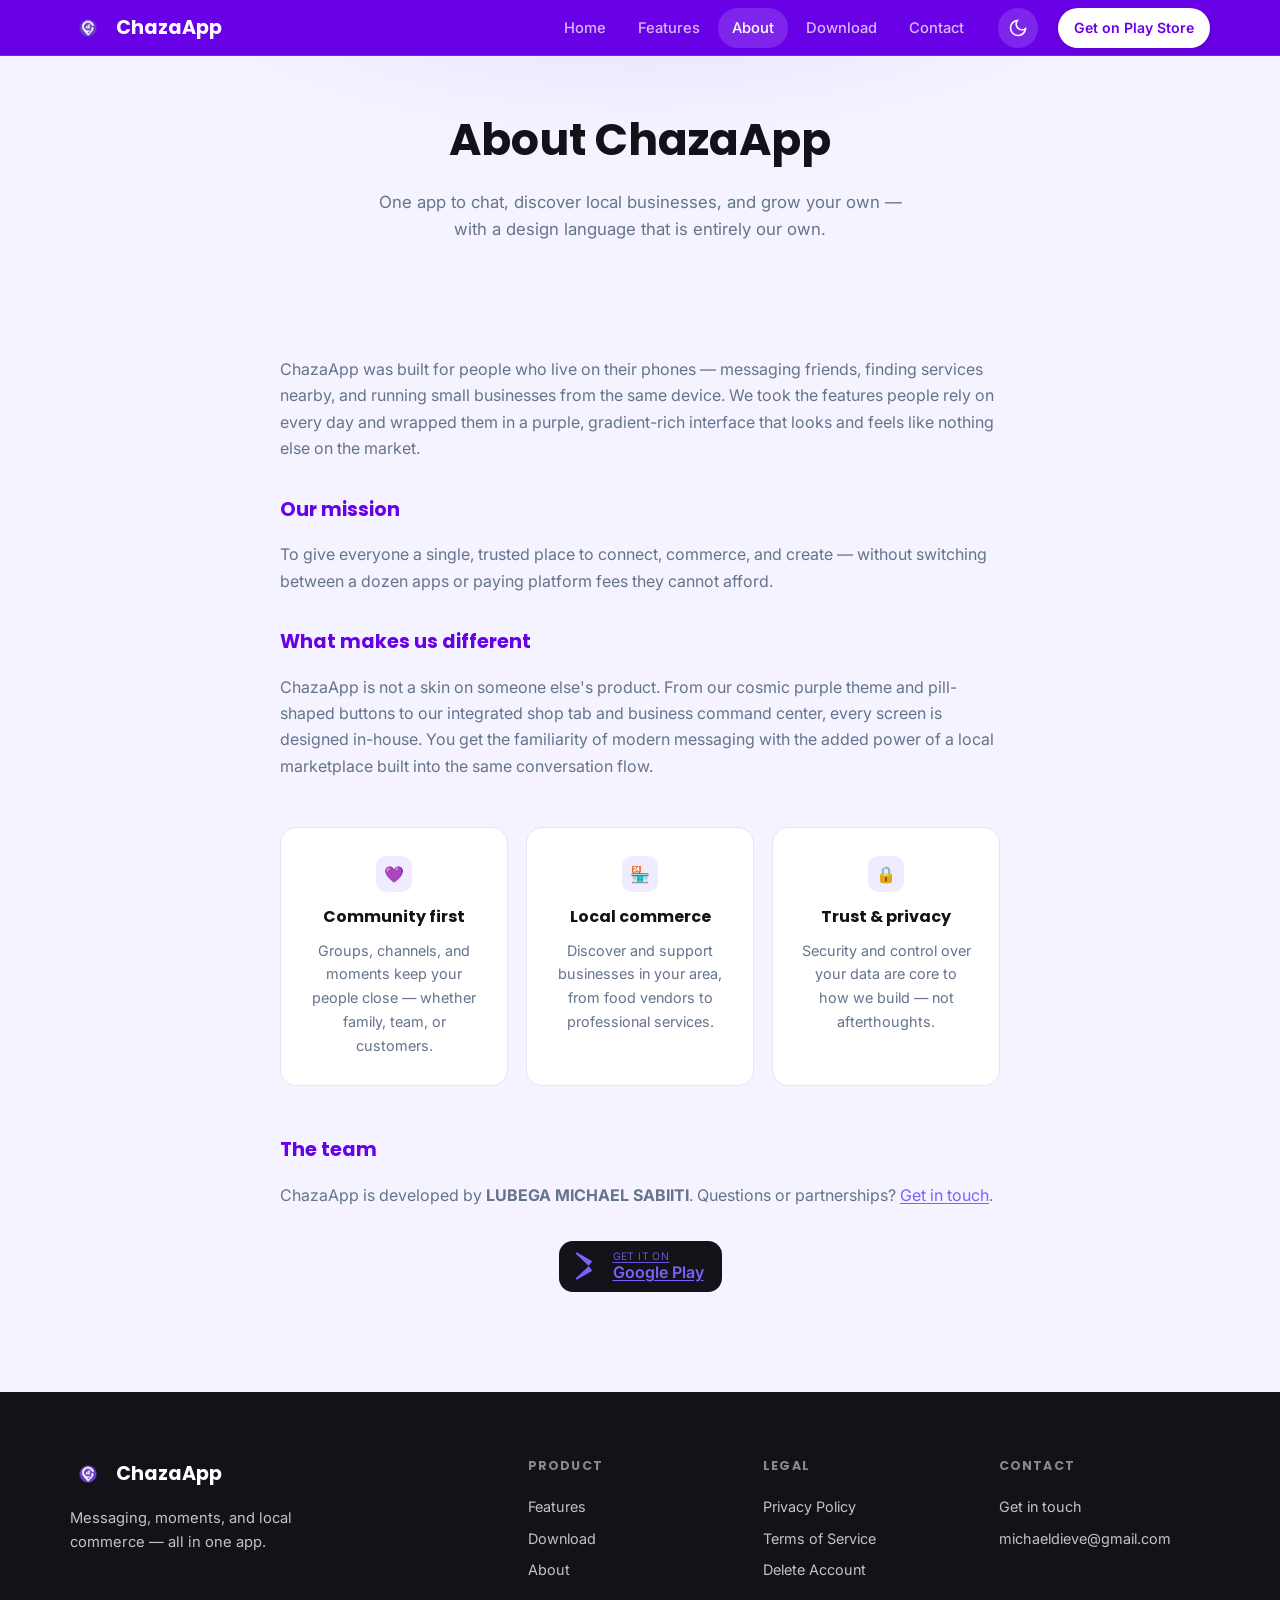
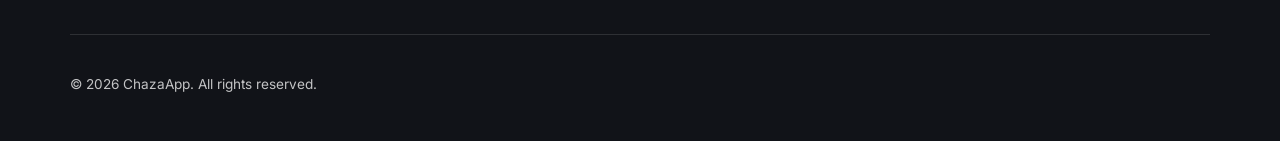
==== about.html @ 4ad7aea6 "Redesign marketing site to match app theme with Play Store links and dark mode." ====
<!DOCTYPE html>
<html lang="en">
<head>
  <meta charset="UTF-8">
  <meta name="viewport" content="width=device-width, initial-scale=1.0">
  <title>About ChazaApp</title>
  <meta name="description" content="Learn about ChazaApp — messaging and local commerce super-app built for connection and entrepreneurship.">
  <link rel="canonical" href="https://www.chazaapp.com/about.html">
  <link rel="preconnect" href="https://fonts.googleapis.com">
  <link rel="preconnect" href="https://fonts.gstatic.com" crossorigin>
  <link href="https://fonts.googleapis.com/css2?family=Inter:wght@400;500;600;700&family=Poppins:wght@600;700;800&display=swap" rel="stylesheet">
  <script src="theme-init.js"></script>
  <link rel="stylesheet" href="style.css">
</head>
<body>
  <a href="#main" class="skip-link">Skip to main content</a>

  <header class="site-header" id="site-header">
    <div class="container header-inner">
      <a href="index.html" class="logo-link">
        <img src="images/chaza_logo_foreground.png" alt="" class="logo-img" width="36" height="36">
        <span class="logo-text">ChazaApp</span>
      </a>
      <nav class="nav-desktop" aria-label="Main">
        <a href="index.html" class="nav-link">Home</a>
        <a href="index.html#features" class="nav-link">Features</a>
        <a href="about.html" class="nav-link active">About</a>
        <a href="download.html" class="nav-link">Download</a>
        <a href="contact.html" class="nav-link">Contact</a>
      </nav>
      <button type="button" class="theme-toggle" id="theme-toggle" aria-label="Toggle dark mode">
        <svg class="icon-moon" viewBox="0 0 24 24" fill="none" stroke="currentColor" stroke-width="2" aria-hidden="true"><path d="M21 12.79A9 9 0 1111.21 3 7 7 0 0021 12.79z"/></svg>
        <svg class="icon-sun" viewBox="0 0 24 24" fill="none" stroke="currentColor" stroke-width="2" aria-hidden="true"><circle cx="12" cy="12" r="5"/><path d="M12 1v2M12 21v2M4.22 4.22l1.42 1.42M18.36 18.36l1.42 1.42M1 12h2M21 12h2M4.22 19.78l1.42-1.42M18.36 5.64l1.42-1.42"/></svg>
      </button>
      <a href="https://play.google.com/store/apps/details?id=com.chazaapp" class="btn-nav" target="_blank" rel="noopener noreferrer">Get on Play Store</a>
      <button class="nav-toggle" id="nav-toggle" aria-label="Toggle navigation" aria-expanded="false"><span></span><span></span><span></span></button>
    </div>
    <div class="mobile-nav" id="mobile-nav">
      <a href="index.html" class="nav-link">Home</a>
      <a href="index.html#features" class="nav-link">Features</a>
      <a href="about.html" class="nav-link">About</a>
      <a href="download.html" class="nav-link">Download</a>
      <a href="contact.html" class="nav-link">Contact</a>
      <a href="https://play.google.com/store/apps/details?id=com.chazaapp" class="btn-primary" target="_blank" rel="noopener noreferrer">Get on Play Store</a>
    </div>
  </header>

  <main id="main">
    <section class="page-hero">
      <div class="container">
        <h1 class="reveal">About ChazaApp</h1>
        <p class="lead reveal">One app to chat, discover local businesses, and grow your own — with a design language that is entirely our own.</p>
      </div>
    </section>

    <section class="page-content">
      <div class="container content-narrow legal-content">
        <p class="reveal">ChazaApp was built for people who live on their phones — messaging friends, finding services nearby, and running small businesses from the same device. We took the features people rely on every day and wrapped them in a purple, gradient-rich interface that looks and feels like nothing else on the market.</p>

        <h2 class="reveal">Our mission</h2>
        <p class="reveal">To give everyone a single, trusted place to connect, commerce, and create — without switching between a dozen apps or paying platform fees they cannot afford.</p>

        <h2 class="reveal">What makes us different</h2>
        <p class="reveal">ChazaApp is not a skin on someone else's product. From our cosmic purple theme and pill-shaped buttons to our integrated shop tab and business command center, every screen is designed in-house. You get the familiarity of modern messaging with the added power of a local marketplace built into the same conversation flow.</p>

        <div class="values-grid">
          <div class="value-card reveal">
            <span class="chip-icon" style="margin: 0 auto;" aria-hidden="true">💜</span>
            <h3>Community first</h3>
            <p>Groups, channels, and moments keep your people close — whether family, team, or customers.</p>
          </div>
          <div class="value-card reveal">
            <span class="chip-icon" style="margin: 0 auto;" aria-hidden="true">🏪</span>
            <h3>Local commerce</h3>
            <p>Discover and support businesses in your area, from food vendors to professional services.</p>
          </div>
          <div class="value-card reveal">
            <span class="chip-icon" style="margin: 0 auto;" aria-hidden="true">🔒</span>
            <h3>Trust &amp; privacy</h3>
            <p>Security and control over your data are core to how we build — not afterthoughts.</p>
          </div>
        </div>

        <h2 class="reveal" style="margin-top: 48px;">The team</h2>
        <p class="reveal">ChazaApp is developed by <strong>LUBEGA MICHAEL SABIITI</strong>. Questions or partnerships? <a href="contact.html">Get in touch</a>.</p>

        <p class="reveal" style="margin-top: 32px; text-align: center;">
          <a href="https://play.google.com/store/apps/details?id=com.chazaapp" class="play-badge" target="_blank" rel="noopener noreferrer">
            <svg width="28" height="28" viewBox="0 0 24 24" fill="currentColor" aria-hidden="true"><path d="M3.18 23.76a2.5 2.5 0 01-.98-.95L13.5 12 2.2 1.19A2.5 2.5 0 013.18.24l13.4 7.73-3.35 4.03 3.35 4.03-13.4 7.73z"/></svg>
            <span class="play-badge-text"><small>Get it on</small><strong>Google Play</strong></span>
          </a>
        </p>
      </div>
    </section>
  </main>

  <footer class="site-footer">
    <div class="container">
      <div class="footer-top">
        <div class="footer-brand">
          <a href="index.html" class="logo-link">
            <img src="images/chaza_logo_foreground.png" alt="" class="logo-img" width="36" height="36">
            <span class="logo-text">ChazaApp</span>
          </a>
          <p>Messaging, moments, and local commerce — all in one app.</p>
        </div>
        <div class="footer-links">
          <div class="footer-col"><h4>Product</h4><a href="index.html#features">Features</a><a href="download.html">Download</a><a href="about.html">About</a></div>
          <div class="footer-col"><h4>Legal</h4><a href="privacy.html">Privacy Policy</a><a href="terms.html">Terms of Service</a><a href="delete-account.html">Delete Account</a></div>
          <div class="footer-col"><h4>Contact</h4><a href="contact.html">Get in touch</a><a href="mailto:michaeldieve@gmail.com">michaeldieve@gmail.com</a></div>
        </div>
      </div>
      <div class="footer-bottom"><p>&copy; 2026 ChazaApp. All rights reserved.</p></div>
    </div>
  </footer>

  <script src="main.js"></script>
</body>
</html>
---- style.css ----
/* ChazaApp — Marketing site (matches app PWA theme) */

:root {
  --purple-deep: #6901E7;
  --purple: #7B61FF;
  --purple-dark: #6129FF;
  --violet: #9333EA;
  --violet-deep: #5B21B6;
  --canvas: #F5F3FF;
  --surface: #FFFFFF;
  --text: #111318;
  --text-muted: #64748B;
  --divider: #E2E8F0;
  --success: #25D366;
  --seen: #4FC3F7;
  --error: #FF5370;
  --header-grad: linear-gradient(135deg, #6901E7 0%, #6129FF 45%, #5B21B6 100%);
  --bubble-grad: linear-gradient(135deg, #7B61FF 0%, #9333EA 100%);
  --shadow-sm: 0 4px 20px rgba(105, 1, 231, 0.08);
  --shadow-md: 0 12px 40px rgba(105, 1, 231, 0.14);
  --shadow-lg: 0 24px 60px rgba(105, 1, 231, 0.18);
  --radius-card: 16px;
  --radius-pill: 28px;
  --radius-input: 24px;
  --font-ui: 'Inter', system-ui, sans-serif;
  --font-head: 'Poppins', system-ui, sans-serif;
  --max: 1140px;
  --header-h: 56px;
  --header-bg: #6901E7;
  --header-fg: #FFFFFF;
  --header-fg-muted: rgba(255, 255, 255, 0.72);
  --header-fg-hover-bg: rgba(255, 255, 255, 0.14);
  --header-border: rgba(255, 255, 255, 0.12);
}

[data-theme="dark"] {
  --canvas: #000000;
  --surface: #1A1A1A;
  --surface-elevated: #242424;
  --text: #FFFFFF;
  --text-muted: #9E9E9E;
  --divider: #2A2A2A;
  --header-bg: #000000;
  --header-fg: #FFFFFF;
  --header-fg-muted: rgba(255, 255, 255, 0.65);
  --header-fg-hover-bg: rgba(255, 255, 255, 0.1);
  --header-border: #2A2A2A;
  --shadow-sm: 0 4px 20px rgba(0, 0, 0, 0.35);
  --shadow-md: 0 12px 40px rgba(0, 0, 0, 0.45);
  --shadow-lg: 0 24px 60px rgba(0, 0, 0, 0.55);
}

*, *::before, *::after { box-sizing: border-box; }

html { scroll-behavior: smooth; }

body {
  margin: 0;
  font-family: var(--font-ui);
  color: var(--text);
  line-height: 1.65;
  background: var(--canvas);
  -webkit-font-smoothing: antialiased;
}

img { display: block; max-width: 100%; height: auto; }
a { color: inherit; text-decoration: none; }

.container {
  width: min(var(--max), calc(100% - 40px));
  margin-inline: auto;
}

.skip-link {
  position: absolute;
  left: -9999px;
  top: 0;
  z-index: 999;
  padding: 12px 20px;
  background: var(--purple-deep);
  color: #fff;
  border-radius: 0 0 8px 8px;
}

.skip-link:focus { left: 16px; }

/* ── Header (app-style purple bar) ── */
.site-header {
  position: fixed;
  inset: 0 0 auto;
  z-index: 100;
  height: var(--header-h);
  background: var(--header-bg);
  border-bottom: 1px solid var(--header-border);
  transition: transform 0.25s ease, box-shadow 0.25s ease;
}

.site-header.scrolled {
  box-shadow: 0 4px 24px rgba(0, 0, 0, 0.18);
}

.site-header.hide { transform: translateY(-100%); }

.header-inner {
  height: var(--header-h);
  display: flex;
  align-items: center;
  gap: 12px;
}

.logo-link {
  display: flex;
  align-items: center;
  gap: 10px;
  flex-shrink: 0;
}

.logo-img {
  width: 36px;
  height: 36px;
  border-radius: 10px;
  object-fit: cover;
}

.logo-text {
  font-family: var(--font-head);
  font-weight: 700;
  font-size: 1.2rem;
  color: var(--purple-deep);
}

.site-header .logo-text { color: var(--header-fg); }

.nav-desktop {
  display: flex;
  align-items: center;
  gap: 4px;
  margin-left: auto;
}

.nav-link {
  padding: 8px 14px;
  border-radius: 999px;
  font-size: 0.92rem;
  font-weight: 500;
  color: var(--text-muted);
  transition: color 0.2s, background 0.2s;
}

.site-header .nav-link {
  color: var(--header-fg-muted);
}

.site-header .nav-link:hover,
.site-header .nav-link.active {
  color: var(--header-fg);
  background: var(--header-fg-hover-bg);
}

.nav-link:hover,
.nav-link.active {
  color: var(--purple-deep);
  background: rgba(105, 1, 231, 0.08);
}

.btn-nav {
  margin-left: 8px;
  padding: 8px 16px;
  border-radius: var(--radius-pill);
  font-size: 0.88rem;
  font-weight: 600;
  color: var(--purple-deep);
  background: #fff;
  box-shadow: 0 2px 8px rgba(0, 0, 0, 0.12);
  transition: transform 0.2s, box-shadow 0.2s;
}

.btn-nav:hover { transform: translateY(-1px); box-shadow: 0 4px 14px rgba(0, 0, 0, 0.18); }

.theme-toggle {
  display: grid;
  place-items: center;
  width: 40px;
  height: 40px;
  margin-left: 8px;
  padding: 0;
  border: 0;
  border-radius: 50%;
  background: var(--header-fg-hover-bg);
  color: var(--header-fg);
  cursor: pointer;
  flex-shrink: 0;
  transition: background 0.2s;
}

.theme-toggle:hover { background: rgba(255, 255, 255, 0.22); }

.theme-toggle svg {
  width: 20px;
  height: 20px;
}

.theme-toggle .icon-sun { display: none; }
.theme-toggle .icon-moon { display: block; }

[data-theme="dark"] .theme-toggle .icon-sun { display: block; }
[data-theme="dark"] .theme-toggle .icon-moon { display: none; }

.nav-toggle {
  display: none;
  border: 0;
  background: transparent;
  padding: 8px;
  cursor: pointer;
  flex-direction: column;
  gap: 5px;
}

.nav-toggle span {
  display: block;
  width: 22px;
  height: 2px;
  background: var(--header-fg);
  border-radius: 2px;
  transition: 0.2s;
}

.mobile-nav {
  display: none;
  flex-direction: column;
  gap: 4px;
  padding: 8px 20px 20px;
  background: var(--surface);
  border-top: 1px solid var(--divider);
  box-shadow: var(--shadow-md);
}

.mobile-nav.is-open { display: flex; }

.mobile-nav .nav-link {
  color: var(--text-muted);
}

.mobile-nav .nav-link:hover,
.mobile-nav .nav-link.active {
  color: var(--purple-deep);
  background: rgba(105, 1, 231, 0.08);
}

[data-theme="dark"] .mobile-nav .nav-link:hover,
[data-theme="dark"] .mobile-nav .nav-link.active {
  color: var(--purple);
  background: rgba(123, 97, 255, 0.15);
}

.mt-2 { margin-top: 12px; }

/* ── Buttons ── */
.btn-primary,
.btn-secondary,
.btn-ghost {
  display: inline-flex;
  align-items: center;
  justify-content: center;
  gap: 10px;
  border-radius: var(--radius-pill);
  font-weight: 600;
  font-size: 0.95rem;
  transition: transform 0.2s, box-shadow 0.2s;
  border: none;
  cursor: pointer;
}

.btn-primary {
  padding: 14px 28px;
  color: #fff;
  background: var(--header-grad);
  box-shadow: var(--shadow-md);
}

.btn-primary:hover { transform: translateY(-2px); box-shadow: var(--shadow-lg); }

.btn-primary.btn-large { padding: 16px 32px; font-size: 1rem; }

.btn-secondary {
  padding: 14px 28px;
  color: var(--purple-deep);
  background: var(--surface);
  border: 2px solid rgba(105, 1, 231, 0.25);
}

.btn-secondary:hover { border-color: var(--purple); background: rgba(123, 97, 255, 0.06); }

.btn-ghost {
  padding: 14px 28px;
  color: var(--text);
  background: transparent;
  border: 1px solid var(--divider);
}

.btn-ghost:hover { background: var(--surface); }

.play-badge {
  display: inline-flex;
  align-items: center;
  gap: 12px;
  padding: 10px 18px 10px 14px;
  border-radius: 14px;
  background: #111318;
  color: #fff;
  transition: transform 0.2s, box-shadow 0.2s;
}

.play-badge:hover {
  transform: translateY(-2px);
  box-shadow: 0 12px 32px rgba(0, 0, 0, 0.25);
}

.play-badge svg { flex-shrink: 0; }

.play-badge-text { text-align: left; line-height: 1.2; }

.play-badge-text small {
  display: block;
  font-size: 0.65rem;
  text-transform: uppercase;
  letter-spacing: 0.04em;
  opacity: 0.85;
}

.play-badge-text strong {
  display: block;
  font-size: 1rem;
  font-weight: 600;
}

/* ── Hero ── */
.hero {
  padding: calc(var(--header-h) + 56px) 0 80px;
  position: relative;
  overflow: hidden;
}

.hero::before {
  content: '';
  position: absolute;
  inset: 0;
  background:
    radial-gradient(ellipse 70% 60% at 10% 0%, rgba(123, 97, 255, 0.22), transparent 55%),
    radial-gradient(ellipse 50% 50% at 95% 20%, rgba(147, 51, 234, 0.14), transparent 50%),
    var(--canvas);
  pointer-events: none;
}

.hero-layout {
  display: grid;
  grid-template-columns: 1.05fr 0.95fr;
  gap: 48px;
  align-items: center;
  position: relative;
}

.badge {
  display: inline-flex;
  align-items: center;
  gap: 8px;
  padding: 6px 14px 6px 8px;
  border-radius: 999px;
  background: rgba(105, 1, 231, 0.1);
  border: 1px solid rgba(105, 1, 231, 0.2);
  color: var(--purple-deep);
  font-size: 0.82rem;
  font-weight: 600;
  margin-bottom: 20px;
}

.badge-dot {
  width: 8px;
  height: 8px;
  border-radius: 50%;
  background: var(--success);
  box-shadow: 0 0 0 3px rgba(37, 211, 102, 0.25);
  animation: pulse-dot 2s ease infinite;
}

.hero-h1 {
  font-family: var(--font-head);
  font-size: clamp(2.4rem, 5.5vw, 3.75rem);
  font-weight: 700;
  line-height: 1.08;
  letter-spacing: -0.03em;
  margin: 0 0 20px;
}

.hero-h1 .line { display: block; }

.gradient-text {
  background: var(--bubble-grad);
  -webkit-background-clip: text;
  -webkit-text-fill-color: transparent;
  background-clip: text;
}

.hero-sub {
  font-size: 1.1rem;
  color: var(--text-muted);
  max-width: 520px;
  margin: 0 0 28px;
}

.hero-ctas {
  display: flex;
  flex-wrap: wrap;
  gap: 12px;
  align-items: center;
  margin-bottom: 36px;
}

.hero-stats {
  display: flex;
  flex-wrap: wrap;
  gap: 24px;
  align-items: center;
}

.stat strong {
  display: block;
  font-family: var(--font-head);
  font-size: 1.4rem;
  color: var(--purple-deep);
}

.stat span {
  font-size: 0.78rem;
  text-transform: uppercase;
  letter-spacing: 0.08em;
  color: var(--text-muted);
}

.stat-divider {
  width: 1px;
  height: 36px;
  background: var(--divider);
}

/* Phone mockup */
.hero-visual { display: flex; justify-content: center; }

.phone-stage {
  position: relative;
  width: min(100%, 300px);
}

.phone-glow {
  position: absolute;
  inset: -40px;
  background: radial-gradient(circle, rgba(123, 97, 255, 0.35), transparent 65%);
  filter: blur(24px);
}

.phone-frame {
  position: relative;
  border-radius: 40px;
  padding: 12px;
  background: var(--header-grad);
  box-shadow: var(--shadow-lg);
  animation: float 5s ease-in-out infinite;
}

.phone-inner {
  border-radius: 32px;
  overflow: hidden;
  background: #000;
  border: 2px solid rgba(255, 255, 255, 0.15);
}

.phone-notch {
  height: 28px;
  background: #000;
  display: flex;
  justify-content: center;
  align-items: flex-end;
  padding-bottom: 4px;
}

.phone-notch span {
  width: 80px;
  height: 6px;
  border-radius: 999px;
  background: #222;
}

.phone-screen img {
  width: 100%;
  aspect-ratio: 9/19;
  object-fit: cover;
}

.float-chip {
  position: absolute;
  display: flex;
  align-items: center;
  gap: 10px;
  padding: 10px 14px;
  background: var(--surface);
  border-radius: var(--radius-card);
  box-shadow: var(--shadow-md);
  font-size: 0.8rem;
  animation: float 6s ease-in-out infinite;
}

.float-chip b { display: block; font-weight: 600; }
.float-chip small { color: var(--text-muted); font-size: 0.72rem; }

.chip-icon {
  width: 36px;
  height: 36px;
  border-radius: 10px;
  display: grid;
  place-items: center;
  background: rgba(123, 97, 255, 0.12);
  color: var(--purple);
}

.fc-1 { top: 12%; right: -24%; animation-delay: 0s; }
.fc-2 { bottom: 38%; left: -22%; animation-delay: -2s; }
.fc-3 { bottom: 8%; right: -18%; animation-delay: -4s; }

/* ── Sections ── */
.section { padding: 88px 0; }

.section-head {
  text-align: center;
  max-width: 640px;
  margin: 0 auto 52px;
}

.eyebrow {
  font-size: 0.76rem;
  font-weight: 700;
  text-transform: uppercase;
  letter-spacing: 0.14em;
  color: var(--purple);
  margin-bottom: 12px;
}

.section-h2 {
  font-family: var(--font-head);
  font-size: clamp(1.85rem, 4vw, 2.75rem);
  line-height: 1.12;
  letter-spacing: -0.02em;
  margin: 0;
}

.body-text { color: var(--text-muted); font-size: 1.05rem; }

/* Feature grid */
.feature-grid {
  display: grid;
  grid-template-columns: repeat(3, 1fr);
  gap: 18px;
}

.feature-card {
  background: var(--surface);
  border: 1px solid var(--divider);
  border-radius: var(--radius-card);
  padding: 28px;
  transition: transform 0.22s, box-shadow 0.22s;
}

.feature-card:hover {
  transform: translateY(-4px);
  box-shadow: var(--shadow-md);
}

.feature-card.span-2 { grid-column: span 2; }

.feature-card.highlight {
  background: var(--header-grad);
  border-color: transparent;
  color: #fff;
}

.feature-card.highlight p { color: rgba(255, 255, 255, 0.88); }

.feature-icon {
  width: 48px;
  height: 48px;
  border-radius: 14px;
  display: grid;
  place-items: center;
  margin-bottom: 16px;
  background: rgba(123, 97, 255, 0.12);
  color: var(--purple-deep);
}

.feature-card.highlight .feature-icon {
  background: rgba(255, 255, 255, 0.18);
  color: #fff;
}

.feature-card h3 {
  font-family: var(--font-head);
  font-size: 1.05rem;
  margin: 0 0 10px;
}

.feature-card p {
  margin: 0;
  font-size: 0.92rem;
  color: var(--text-muted);
  line-height: 1.55;
}

.feature-tag {
  display: inline-block;
  margin-top: 16px;
  padding: 4px 10px;
  border-radius: 999px;
  font-size: 0.7rem;
  font-weight: 600;
  text-transform: uppercase;
  letter-spacing: 0.06em;
  background: rgba(123, 97, 255, 0.12);
  color: var(--purple-deep);
}

.feature-card.highlight .feature-tag {
  background: rgba(255, 255, 255, 0.2);
  color: #fff;
}

/* Steps */
.section-steps { background: var(--surface); }

.steps-row {
  display: grid;
  grid-template-columns: 1fr auto 1fr auto 1fr;
  gap: 12px;
  align-items: center;
}

.step-card {
  text-align: center;
  padding: 32px 24px;
  background: var(--canvas);
  border: 1px solid var(--divider);
  border-radius: var(--radius-card);
}

.step-num {
  display: inline-flex;
  align-items: center;
  justify-content: center;
  width: 48px;
  height: 48px;
  border-radius: 50%;
  background: var(--header-grad);
  color: #fff;
  font-family: var(--font-head);
  font-weight: 700;
  font-size: 1.1rem;
  margin-bottom: 14px;
}

.step-card h3 {
  font-family: var(--font-head);
  font-size: 1rem;
  margin: 0 0 8px;
}

.step-card p {
  margin: 0;
  font-size: 0.9rem;
  color: var(--text-muted);
}

.step-arrow {
  color: var(--purple);
  opacity: 0.5;
}

/* Preview split */
.preview-split {
  display: grid;
  grid-template-columns: 1fr 1fr;
  gap: 64px;
  align-items: center;
}

.check-list {
  list-style: none;
  padding: 0;
  margin: 24px 0 32px;
  display: grid;
  gap: 12px;
}

.check-list li {
  display: flex;
  align-items: center;
  gap: 12px;
  color: var(--text-muted);
}

.check {
  width: 22px;
  height: 22px;
  border-radius: 50%;
  display: grid;
  place-items: center;
  background: rgba(123, 97, 255, 0.15);
  color: var(--purple-deep);
  font-size: 0.75rem;
  font-weight: 700;
  flex-shrink: 0;
}

.preview-visual {
  position: relative;
}

.preview-visual img {
  border-radius: var(--radius-card);
  box-shadow: var(--shadow-lg);
  width: 100%;
}

.preview-logo {
  position: absolute;
  bottom: -20px;
  left: -20px;
  width: 80px;
  height: 80px;
  padding: 12px;
  background: var(--surface);
  border-radius: 20px;
  box-shadow: var(--shadow-md);
}

.preview-logo img { border-radius: 12px; }

/* Business band */
.business-band {
  background: var(--header-grad);
  color: #fff;
  border-radius: 28px;
  padding: 56px 48px;
  display: grid;
  grid-template-columns: 1.2fr 0.8fr;
  gap: 40px;
  align-items: center;
}

.business-band h2 {
  font-family: var(--font-head);
  font-size: clamp(1.6rem, 3vw, 2.2rem);
  margin: 0 0 14px;
}

.business-band p {
  margin: 0 0 24px;
  color: rgba(255, 255, 255, 0.88);
  max-width: 480px;
}

.business-band .btn-secondary {
  background: #fff;
  border-color: #fff;
}

.category-pills {
  display: flex;
  flex-wrap: wrap;
  gap: 8px;
}

.category-pills span {
  padding: 6px 14px;
  border-radius: 999px;
  font-size: 0.78rem;
  font-weight: 500;
  background: rgba(255, 255, 255, 0.15);
  border: 1px solid rgba(255, 255, 255, 0.25);
}

/* CTA */
.section-cta { padding-bottom: 100px; }

.cta-card {
  text-align: center;
  padding: 72px 40px;
  border-radius: 28px;
  background: var(--surface);
  border: 1px solid var(--divider);
  box-shadow: var(--shadow-md);
  position: relative;
  overflow: hidden;
}

.cta-card::before {
  content: '';
  position: absolute;
  inset: 0;
  background: radial-gradient(ellipse 80% 60% at 50% 0%, rgba(123, 97, 255, 0.12), transparent 60%);
  pointer-events: none;
}

.cta-h2 {
  font-family: var(--font-head);
  font-size: clamp(1.85rem, 4vw, 2.6rem);
  margin: 0 0 16px;
  position: relative;
}

.cta-sub {
  color: var(--text-muted);
  max-width: 520px;
  margin: 0 auto 28px;
  position: relative;
}

.cta-actions {
  display: flex;
  justify-content: center;
  flex-wrap: wrap;
  gap: 14px;
  position: relative;
}

/* ── Inner pages ── */
.page-hero {
  padding: calc(var(--header-h) + 48px) 0 48px;
  text-align: center;
  background:
    radial-gradient(ellipse 60% 80% at 50% 0%, rgba(123, 97, 255, 0.12), transparent 60%),
    var(--canvas);
}

.page-hero h1 {
  font-family: var(--font-head);
  font-size: clamp(2rem, 4vw, 2.75rem);
  margin: 0 0 12px;
}

.page-hero .lead {
  color: var(--text-muted);
  font-size: 1.05rem;
  max-width: 560px;
  margin: 0 auto;
}

.page-content {
  padding: 48px 0 88px;
}

.content-narrow { max-width: 720px; margin: 0 auto; }

.legal-content h2 {
  font-family: var(--font-head);
  font-size: 1.2rem;
  margin: 32px 0 12px;
  color: var(--purple-deep);
}

.legal-content p,
.legal-content li {
  color: var(--text-muted);
  margin-bottom: 12px;
}

.legal-content ul {
  padding-left: 1.25rem;
  margin-bottom: 16px;
}

.legal-content a {
  color: var(--purple);
  text-decoration: underline;
  text-underline-offset: 2px;
}

/* Download page */
.download-card {
  max-width: 480px;
  margin: 0 auto;
  text-align: center;
  padding: 48px 36px;
  background: var(--surface);
  border: 1px solid var(--divider);
  border-radius: var(--radius-card);
  box-shadow: var(--shadow-md);
}

.download-card .play-badge {
  margin: 24px auto 0;
}

.download-meta {
  margin-top: 28px;
  padding-top: 24px;
  border-top: 1px solid var(--divider);
  font-size: 0.88rem;
  color: var(--text-muted);
}

.requirements {
  display: grid;
  gap: 12px;
  margin-top: 32px;
  text-align: left;
}

.requirements li {
  display: flex;
  gap: 12px;
  align-items: flex-start;
  color: var(--text-muted);
  font-size: 0.92rem;
}

/* Contact form */
.contact-grid {
  display: grid;
  grid-template-columns: 1fr 1fr;
  gap: 48px;
  align-items: start;
}

.contact-info h3 {
  font-family: var(--font-head);
  margin: 0 0 8px;
}

.contact-info p { color: var(--text-muted); margin: 0 0 24px; }

.contact-link {
  display: flex;
  align-items: center;
  gap: 12px;
  padding: 16px;
  background: var(--surface);
  border: 1px solid var(--divider);
  border-radius: var(--radius-card);
  margin-bottom: 12px;
  transition: box-shadow 0.2s;
}

.contact-link:hover { box-shadow: var(--shadow-sm); }

.contact-link-icon {
  width: 44px;
  height: 44px;
  border-radius: 12px;
  display: grid;
  place-items: center;
  background: rgba(123, 97, 255, 0.12);
  color: var(--purple-deep);
}

.contact-form {
  background: var(--surface);
  border: 1px solid var(--divider);
  border-radius: var(--radius-card);
  padding: 32px;
}

.form-group { margin-bottom: 18px; }

.form-group label {
  display: block;
  font-size: 0.88rem;
  font-weight: 500;
  margin-bottom: 6px;
}

.form-group input,
.form-group textarea,
.form-group select {
  width: 100%;
  padding: 12px 16px;
  border: 1px solid var(--divider);
  border-radius: var(--radius-input);
  font-family: var(--font-ui);
  font-size: 0.95rem;
  background: var(--canvas);
  transition: border-color 0.2s;
}

.form-group input:focus,
.form-group textarea:focus {
  outline: none;
  border-color: var(--purple);
}

.form-group textarea { min-height: 120px; resize: vertical; }

/* About values */
.values-grid {
  display: grid;
  grid-template-columns: repeat(3, 1fr);
  gap: 18px;
  margin-top: 48px;
}

.value-card {
  padding: 28px;
  background: var(--surface);
  border: 1px solid var(--divider);
  border-radius: var(--radius-card);
  text-align: center;
}

.value-card h3 {
  font-family: var(--font-head);
  font-size: 1rem;
  margin: 12px 0 8px;
}

.value-card p {
  margin: 0;
  font-size: 0.9rem;
  color: var(--text-muted);
}

/* ── Footer ── */
.site-footer {
  background: var(--text);
  color: rgba(255, 255, 255, 0.75);
  padding: 64px 0 32px;
}

.footer-top {
  display: grid;
  grid-template-columns: 1.2fr 2fr;
  gap: 48px;
  margin-bottom: 48px;
}

.footer-brand .logo-text { color: #fff; }

.footer-brand p {
  margin: 14px 0 20px;
  max-width: 280px;
  font-size: 0.92rem;
}

.footer-links {
  display: grid;
  grid-template-columns: repeat(3, 1fr);
  gap: 24px;
}

.footer-col h4 {
  font-family: var(--font-head);
  font-size: 0.78rem;
  text-transform: uppercase;
  letter-spacing: 0.1em;
  color: rgba(255, 255, 255, 0.5);
  margin: 0 0 14px;
}

.footer-col a {
  display: block;
  padding: 4px 0;
  font-size: 0.9rem;
  transition: color 0.2s;
}

.footer-col a:hover { color: #fff; }

.footer-bottom {
  padding-top: 24px;
  border-top: 1px solid rgba(255, 255, 255, 0.12);
  display: flex;
  justify-content: space-between;
  font-size: 0.85rem;
}

/* ── Animations ── */
.reveal {
  opacity: 0;
  transform: translateY(20px);
  transition: opacity 0.55s ease, transform 0.55s ease;
}

.reveal.visible { opacity: 1; transform: translateY(0); }

@keyframes float {
  0%, 100% { transform: translateY(0); }
  50% { transform: translateY(-10px); }
}

@keyframes pulse-dot {
  0%, 100% { opacity: 1; }
  50% { opacity: 0.5; }
}

@media (prefers-reduced-motion: reduce) {
  *, .reveal { animation: none !important; transition: none !important; }
  .reveal { opacity: 1; transform: none; }
}

/* ── Dark mode component tweaks ── */
[data-theme="dark"] .hero::before {
  background:
    radial-gradient(ellipse 70% 60% at 10% 0%, rgba(123, 97, 255, 0.15), transparent 55%),
    radial-gradient(ellipse 50% 50% at 95% 20%, rgba(147, 51, 234, 0.08), transparent 50%),
    var(--canvas);
}

[data-theme="dark"] .badge {
  background: rgba(123, 97, 255, 0.15);
  border-color: rgba(123, 97, 255, 0.3);
  color: #c4b5fd;
}

[data-theme="dark"] .stat strong { color: var(--purple); }

[data-theme="dark"] .float-chip {
  background: var(--surface-elevated);
  border: 1px solid var(--divider);
}

[data-theme="dark"] .section-steps { background: var(--surface); }

[data-theme="dark"] .step-card { background: var(--canvas); }

[data-theme="dark"] .feature-tag {
  background: rgba(123, 97, 255, 0.2);
  color: #c4b5fd;
}

[data-theme="dark"] .check {
  background: rgba(123, 97, 255, 0.25);
  color: #c4b5fd;
}

[data-theme="dark"] .chip-icon {
  background: rgba(123, 97, 255, 0.2);
  color: var(--purple);
}

[data-theme="dark"] .site-footer {
  background: var(--surface);
  border-top: 1px solid var(--divider);
}

[data-theme="dark"] .form-group input,
[data-theme="dark"] .form-group textarea,
[data-theme="dark"] .form-group select {
  background: var(--canvas);
  color: var(--text);
  border-color: var(--divider);
}

[data-theme="dark"] .btn-ghost {
  color: var(--text);
  border-color: var(--divider);
}

[data-theme="dark"] .btn-ghost:hover { background: var(--surface-elevated); }

[data-theme="dark"] .btn-secondary {
  color: #fff;
  background: var(--surface-elevated);
  border-color: var(--divider);
}

/* ── Responsive ── */
@media (max-width: 960px) {
  .hero-layout,
  .preview-split,
  .business-band,
  .contact-grid { grid-template-columns: 1fr; }

  .feature-grid { grid-template-columns: 1fr 1fr; }
  .feature-card.span-2 { grid-column: span 2; }

  .steps-row { grid-template-columns: 1fr; }
  .step-arrow { display: none; }

  .hero-visual { order: -1; }
  .fc-1, .fc-2, .fc-3 { display: none; }

  .footer-top { grid-template-columns: 1fr; }
  .values-grid { grid-template-columns: 1fr; }
}

@media (max-width: 768px) {
  .nav-desktop,
  .header-inner > .btn-nav { display: none; }

  .theme-toggle { margin-left: auto; }

  .nav-toggle { display: flex; margin-left: 4px; }

  .feature-grid { grid-template-columns: 1fr; }
  .feature-card.span-2 { grid-column: span 1; }

  .footer-links { grid-template-columns: 1fr; }
  .footer-bottom { flex-direction: column; gap: 8px; text-align: center; }

  .business-band { padding: 36px 24px; }
  .cta-card { padding: 48px 24px; }
}
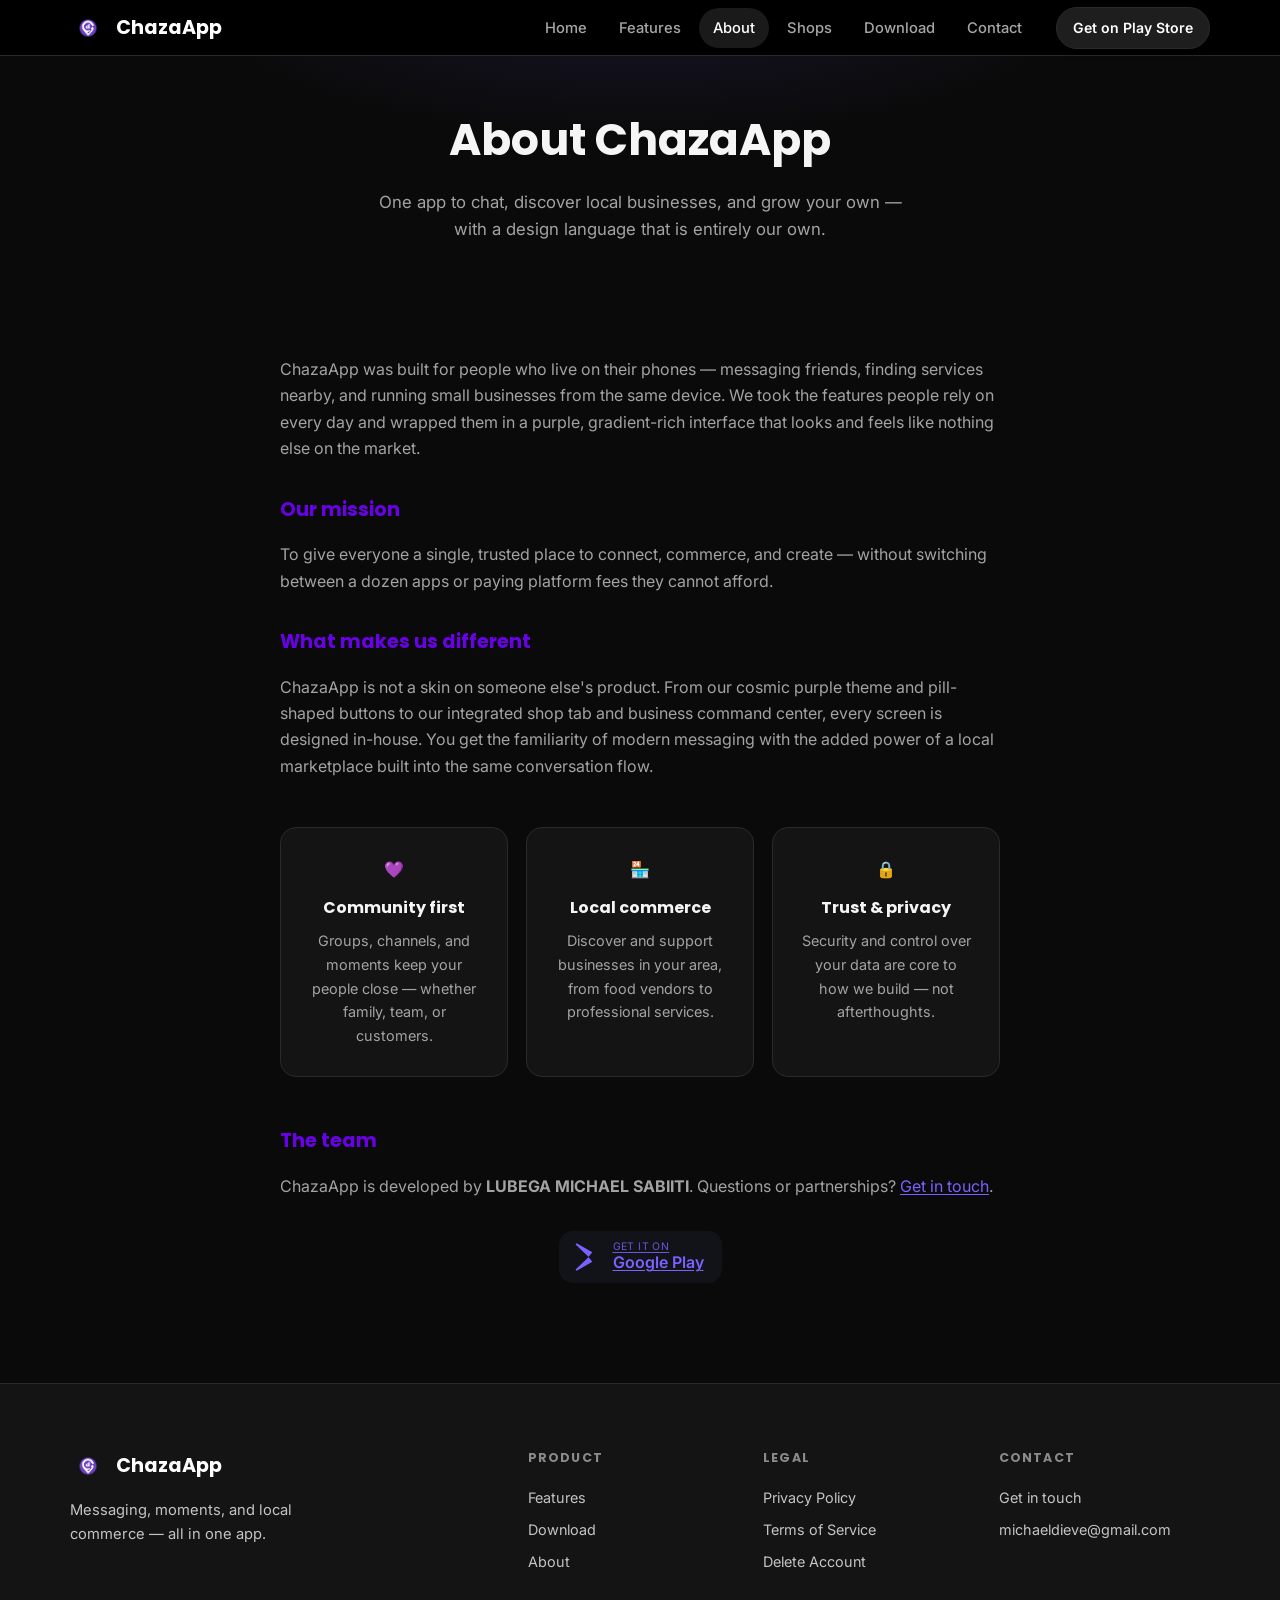
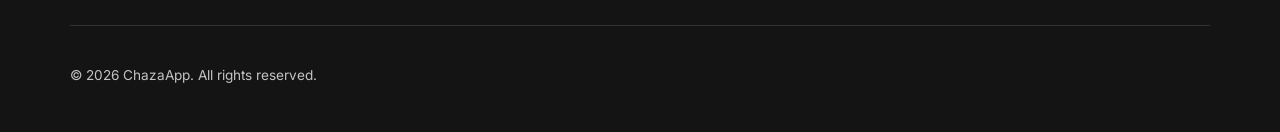
==== commit b02eb8d4: "Snapshot local ChazaApp marketing site on 2026-10-12. Records uncommitted website edits on top of 4a" ====
--- a/about.html
+++ b/about.html
@@ -1,119 +1,118 @@
-<!DOCTYPE html>
-<html lang="en">
-<head>
-  <meta charset="UTF-8">
-  <meta name="viewport" content="width=device-width, initial-scale=1.0">
-  <title>About ChazaApp</title>
-  <meta name="description" content="Learn about ChazaApp — messaging and local commerce super-app built for connection and entrepreneurship.">
-  <link rel="canonical" href="https://www.chazaapp.com/about.html">
-  <link rel="preconnect" href="https://fonts.googleapis.com">
-  <link rel="preconnect" href="https://fonts.gstatic.com" crossorigin>
-  <link href="https://fonts.googleapis.com/css2?family=Inter:wght@400;500;600;700&family=Poppins:wght@600;700;800&display=swap" rel="stylesheet">
-  <script src="theme-init.js"></script>
-  <link rel="stylesheet" href="style.css">
-</head>
-<body>
-  <a href="#main" class="skip-link">Skip to main content</a>
-
-  <header class="site-header" id="site-header">
-    <div class="container header-inner">
-      <a href="index.html" class="logo-link">
-        <img src="images/chaza_logo_foreground.png" alt="" class="logo-img" width="36" height="36">
-        <span class="logo-text">ChazaApp</span>
-      </a>
-      <nav class="nav-desktop" aria-label="Main">
-        <a href="index.html" class="nav-link">Home</a>
-        <a href="index.html#features" class="nav-link">Features</a>
-        <a href="about.html" class="nav-link active">About</a>
-        <a href="download.html" class="nav-link">Download</a>
-        <a href="contact.html" class="nav-link">Contact</a>
-      </nav>
-      <button type="button" class="theme-toggle" id="theme-toggle" aria-label="Toggle dark mode">
-        <svg class="icon-moon" viewBox="0 0 24 24" fill="none" stroke="currentColor" stroke-width="2" aria-hidden="true"><path d="M21 12.79A9 9 0 1111.21 3 7 7 0 0021 12.79z"/></svg>
-        <svg class="icon-sun" viewBox="0 0 24 24" fill="none" stroke="currentColor" stroke-width="2" aria-hidden="true"><circle cx="12" cy="12" r="5"/><path d="M12 1v2M12 21v2M4.22 4.22l1.42 1.42M18.36 18.36l1.42 1.42M1 12h2M21 12h2M4.22 19.78l1.42-1.42M18.36 5.64l1.42-1.42"/></svg>
-      </button>
-      <a href="https://play.google.com/store/apps/details?id=com.chazaapp" class="btn-nav" target="_blank" rel="noopener noreferrer">Get on Play Store</a>
-      <button class="nav-toggle" id="nav-toggle" aria-label="Toggle navigation" aria-expanded="false"><span></span><span></span><span></span></button>
-    </div>
-    <div class="mobile-nav" id="mobile-nav">
-      <a href="index.html" class="nav-link">Home</a>
-      <a href="index.html#features" class="nav-link">Features</a>
-      <a href="about.html" class="nav-link">About</a>
-      <a href="download.html" class="nav-link">Download</a>
-      <a href="contact.html" class="nav-link">Contact</a>
-      <a href="https://play.google.com/store/apps/details?id=com.chazaapp" class="btn-primary" target="_blank" rel="noopener noreferrer">Get on Play Store</a>
-    </div>
-  </header>
-
-  <main id="main">
-    <section class="page-hero">
-      <div class="container">
-        <h1 class="reveal">About ChazaApp</h1>
-        <p class="lead reveal">One app to chat, discover local businesses, and grow your own — with a design language that is entirely our own.</p>
-      </div>
-    </section>
-
-    <section class="page-content">
-      <div class="container content-narrow legal-content">
-        <p class="reveal">ChazaApp was built for people who live on their phones — messaging friends, finding services nearby, and running small businesses from the same device. We took the features people rely on every day and wrapped them in a purple, gradient-rich interface that looks and feels like nothing else on the market.</p>
-
-        <h2 class="reveal">Our mission</h2>
-        <p class="reveal">To give everyone a single, trusted place to connect, commerce, and create — without switching between a dozen apps or paying platform fees they cannot afford.</p>
-
-        <h2 class="reveal">What makes us different</h2>
-        <p class="reveal">ChazaApp is not a skin on someone else's product. From our cosmic purple theme and pill-shaped buttons to our integrated shop tab and business command center, every screen is designed in-house. You get the familiarity of modern messaging with the added power of a local marketplace built into the same conversation flow.</p>
-
-        <div class="values-grid">
-          <div class="value-card reveal">
-            <span class="chip-icon" style="margin: 0 auto;" aria-hidden="true">💜</span>
-            <h3>Community first</h3>
-            <p>Groups, channels, and moments keep your people close — whether family, team, or customers.</p>
-          </div>
-          <div class="value-card reveal">
-            <span class="chip-icon" style="margin: 0 auto;" aria-hidden="true">🏪</span>
-            <h3>Local commerce</h3>
-            <p>Discover and support businesses in your area, from food vendors to professional services.</p>
-          </div>
-          <div class="value-card reveal">
-            <span class="chip-icon" style="margin: 0 auto;" aria-hidden="true">🔒</span>
-            <h3>Trust &amp; privacy</h3>
-            <p>Security and control over your data are core to how we build — not afterthoughts.</p>
-          </div>
-        </div>
-
-        <h2 class="reveal" style="margin-top: 48px;">The team</h2>
-        <p class="reveal">ChazaApp is developed by <strong>LUBEGA MICHAEL SABIITI</strong>. Questions or partnerships? <a href="contact.html">Get in touch</a>.</p>
-
-        <p class="reveal" style="margin-top: 32px; text-align: center;">
-          <a href="https://play.google.com/store/apps/details?id=com.chazaapp" class="play-badge" target="_blank" rel="noopener noreferrer">
-            <svg width="28" height="28" viewBox="0 0 24 24" fill="currentColor" aria-hidden="true"><path d="M3.18 23.76a2.5 2.5 0 01-.98-.95L13.5 12 2.2 1.19A2.5 2.5 0 013.18.24l13.4 7.73-3.35 4.03 3.35 4.03-13.4 7.73z"/></svg>
-            <span class="play-badge-text"><small>Get it on</small><strong>Google Play</strong></span>
-          </a>
-        </p>
-      </div>
-    </section>
-  </main>
-
-  <footer class="site-footer">
-    <div class="container">
-      <div class="footer-top">
-        <div class="footer-brand">
-          <a href="index.html" class="logo-link">
-            <img src="images/chaza_logo_foreground.png" alt="" class="logo-img" width="36" height="36">
-            <span class="logo-text">ChazaApp</span>
-          </a>
-          <p>Messaging, moments, and local commerce — all in one app.</p>
-        </div>
-        <div class="footer-links">
-          <div class="footer-col"><h4>Product</h4><a href="index.html#features">Features</a><a href="download.html">Download</a><a href="about.html">About</a></div>
-          <div class="footer-col"><h4>Legal</h4><a href="privacy.html">Privacy Policy</a><a href="terms.html">Terms of Service</a><a href="delete-account.html">Delete Account</a></div>
-          <div class="footer-col"><h4>Contact</h4><a href="contact.html">Get in touch</a><a href="mailto:michaeldieve@gmail.com">michaeldieve@gmail.com</a></div>
-        </div>
-      </div>
-      <div class="footer-bottom"><p>&copy; 2026 ChazaApp. All rights reserved.</p></div>
-    </div>
-  </footer>
-
-  <script src="main.js"></script>
-</body>
-</html>
+<!DOCTYPE html>
+<html lang="en" style="background:#000;color-scheme:dark">
+<head>
+  <meta charset="UTF-8">
+  <meta name="viewport" content="width=device-width, initial-scale=1.0">
+  <title>About ChazaApp</title>
+  <meta name="description" content="Learn about ChazaApp — messaging and local commerce super-app built for connection and entrepreneurship.">
+  <link rel="canonical" href="https://www.chazaapp.com/about.html">
+  <link rel="preconnect" href="https://fonts.googleapis.com">
+  <link rel="preconnect" href="https://fonts.gstatic.com" crossorigin>
+  <link href="https://fonts.googleapis.com/css2?family=Inter:wght@400;500;600;700&family=Poppins:wght@600;700;800&display=swap" rel="stylesheet">
+  <meta name="color-scheme" content="dark only">
+  <meta name="theme-color" content="#000000">
+  <link rel="stylesheet" href="site-dark.css?v=20260920b">
+</head>
+<body>
+  <a href="#main" class="skip-link">Skip to main content</a>
+
+  <header class="site-header" id="site-header">
+    <div class="container header-inner">
+      <a href="index.html" class="logo-link">
+        <img src="images/chaza_logo_foreground.png" alt="" class="logo-img" width="36" height="36">
+        <span class="logo-text">ChazaApp</span>
+      </a>
+      <nav class="nav-desktop" aria-label="Main">
+        <a href="index.html" class="nav-link">Home</a>
+        <a href="index.html#features" class="nav-link">Features</a>
+        <a href="about.html" class="nav-link active">About</a>
+        <a href="/shop/" class="nav-link">Shops</a>
+        <a href="download.html" class="nav-link">Download</a>
+        <a href="contact.html" class="nav-link">Contact</a>
+      </nav>
+      <a href="https://play.google.com/store/apps/details?id=com.chazaapp" class="btn-nav" target="_blank" rel="noopener noreferrer">Get on Play Store</a>
+      <button class="nav-toggle" id="nav-toggle" aria-label="Toggle navigation" aria-expanded="false"><span></span><span></span><span></span></button>
+    </div>
+    <div class="mobile-nav" id="mobile-nav">
+      <a href="index.html" class="nav-link">Home</a>
+      <a href="index.html#features" class="nav-link">Features</a>
+      <a href="about.html" class="nav-link">About</a>
+      <a href="/shop/" class="nav-link">Shops</a>
+      <a href="download.html" class="nav-link">Download</a>
+      <a href="contact.html" class="nav-link">Contact</a>
+      <a href="https://play.google.com/store/apps/details?id=com.chazaapp" class="btn-primary" target="_blank" rel="noopener noreferrer">Get on Play Store</a>
+    </div>
+  </header>
+
+  <main id="main">
+    <section class="page-hero">
+      <div class="container">
+        <h1 class="reveal">About ChazaApp</h1>
+        <p class="lead reveal">One app to chat, discover local businesses, and grow your own — with a design language that is entirely our own.</p>
+      </div>
+    </section>
+
+    <section class="page-content">
+      <div class="container content-narrow legal-content">
+        <p class="reveal">ChazaApp was built for people who live on their phones — messaging friends, finding services nearby, and running small businesses from the same device. We took the features people rely on every day and wrapped them in a purple, gradient-rich interface that looks and feels like nothing else on the market.</p>
+
+        <h2 class="reveal">Our mission</h2>
+        <p class="reveal">To give everyone a single, trusted place to connect, commerce, and create — without switching between a dozen apps or paying platform fees they cannot afford.</p>
+
+        <h2 class="reveal">What makes us different</h2>
+        <p class="reveal">ChazaApp is not a skin on someone else's product. From our cosmic purple theme and pill-shaped buttons to our integrated shop tab and business command center, every screen is designed in-house. You get the familiarity of modern messaging with the added power of a local marketplace built into the same conversation flow.</p>
+
+        <div class="values-grid">
+          <div class="value-card reveal">
+            <span class="chip-icon" style="margin: 0 auto;" aria-hidden="true">💜</span>
+            <h3>Community first</h3>
+            <p>Groups, channels, and moments keep your people close — whether family, team, or customers.</p>
+          </div>
+          <div class="value-card reveal">
+            <span class="chip-icon" style="margin: 0 auto;" aria-hidden="true">🏪</span>
+            <h3>Local commerce</h3>
+            <p>Discover and support businesses in your area, from food vendors to professional services.</p>
+          </div>
+          <div class="value-card reveal">
+            <span class="chip-icon" style="margin: 0 auto;" aria-hidden="true">🔒</span>
+            <h3>Trust &amp; privacy</h3>
+            <p>Security and control over your data are core to how we build — not afterthoughts.</p>
+          </div>
+        </div>
+
+        <h2 class="reveal" style="margin-top: 48px;">The team</h2>
+        <p class="reveal">ChazaApp is developed by <strong>LUBEGA MICHAEL SABIITI</strong>. Questions or partnerships? <a href="contact.html">Get in touch</a>.</p>
+
+        <p class="reveal" style="margin-top: 32px; text-align: center;">
+          <a href="https://play.google.com/store/apps/details?id=com.chazaapp" class="play-badge" target="_blank" rel="noopener noreferrer">
+            <svg width="28" height="28" viewBox="0 0 24 24" fill="currentColor" aria-hidden="true"><path d="M3.18 23.76a2.5 2.5 0 01-.98-.95L13.5 12 2.2 1.19A2.5 2.5 0 013.18.24l13.4 7.73-3.35 4.03 3.35 4.03-13.4 7.73z"/></svg>
+            <span class="play-badge-text"><small>Get it on</small><strong>Google Play</strong></span>
+          </a>
+        </p>
+      </div>
+    </section>
+  </main>
+
+  <footer class="site-footer">
+    <div class="container">
+      <div class="footer-top">
+        <div class="footer-brand">
+          <a href="index.html" class="logo-link">
+            <img src="images/chaza_logo_foreground.png" alt="" class="logo-img" width="36" height="36">
+            <span class="logo-text">ChazaApp</span>
+          </a>
+          <p>Messaging, moments, and local commerce — all in one app.</p>
+        </div>
+        <div class="footer-links">
+          <div class="footer-col"><h4>Product</h4><a href="index.html#features">Features</a><a href="download.html">Download</a><a href="about.html">About</a></div>
+          <div class="footer-col"><h4>Legal</h4><a href="privacy.html">Privacy Policy</a><a href="terms.html">Terms of Service</a><a href="delete-account.html">Delete Account</a></div>
+          <div class="footer-col"><h4>Contact</h4><a href="contact.html">Get in touch</a><a href="mailto:michaeldieve@gmail.com">michaeldieve@gmail.com</a></div>
+        </div>
+      </div>
+      <div class="footer-bottom"><p>&copy; 2026 ChazaApp. All rights reserved.</p></div>
+    </div>
+  </footer>
+
+  <script src="main.js"></script>
+</body>
+</html>
--- a/site-dark.css
+++ b/site-dark.css
@@ -0,0 +1,1419 @@
+/* ChazaApp — Marketing site (dark-only, matches app PWA) */
+
+:root {
+  color-scheme: dark only;
+  --purple-deep: #6901E7;
+  --purple: #7B61FF;
+  --purple-dark: #6129FF;
+  --violet: #9333EA;
+  --violet-deep: #5B21B6;
+  /* Dark-only tokens (no light palette) */
+  --canvas: #0a0a0a;
+  --bg: #0a0a0a;
+  --surface: #141414;
+  --surface-elevated: #1e1e1e;
+  --text: #f5f5f5;
+  --text-muted: #a3a3a3;
+  --divider: #2a2a2a;
+  --success: #25D366;
+  --seen: #4FC3F7;
+  --error: #FF5370;
+  --header-grad: linear-gradient(135deg, #6901E7 0%, #6129FF 45%, #5B21B6 100%);
+  --bubble-grad: linear-gradient(135deg, #7B61FF 0%, #9333EA 100%);
+  --shadow-sm: 0 4px 20px rgba(0, 0, 0, 0.45);
+  --shadow-md: 0 12px 40px rgba(0, 0, 0, 0.55);
+  --shadow-lg: 0 24px 60px rgba(0, 0, 0, 0.65);
+  --radius-card: 16px;
+  --radius-pill: 28px;
+  --radius-input: 24px;
+  --font-ui: 'Inter', system-ui, sans-serif;
+  --font-head: 'Poppins', system-ui, sans-serif;
+  --max: 1140px;
+  --header-h: 56px;
+  --header-bg: #000000;
+  --header-fg: #FFFFFF;
+  --header-fg-muted: rgba(255, 255, 255, 0.65);
+  --header-fg-hover-bg: rgba(255, 255, 255, 0.1);
+  --header-border: #2a2a2a;
+}
+
+*, *::before, *::after { box-sizing: border-box; }
+
+html {
+  scroll-behavior: smooth;
+  background: #000000;
+  color-scheme: dark only;
+}
+
+body {
+  margin: 0;
+  font-family: var(--font-ui);
+  color: var(--text);
+  line-height: 1.65;
+  background: var(--canvas);
+  -webkit-font-smoothing: antialiased;
+}
+
+img { display: block; max-width: 100%; height: auto; }
+a { color: inherit; text-decoration: none; }
+
+.container {
+  width: min(var(--max), calc(100% - 40px));
+  margin-inline: auto;
+}
+
+.skip-link {
+  position: absolute;
+  left: -9999px;
+  top: 0;
+  z-index: 999;
+  padding: 12px 20px;
+  background: var(--purple-deep);
+  color: #fff;
+  border-radius: 0 0 8px 8px;
+}
+
+.skip-link:focus { left: 16px; }
+
+.catalog-grid {
+  display: grid;
+  grid-template-columns: repeat(auto-fill, minmax(160px, 1fr));
+  gap: 1rem;
+}
+.catalog-card {
+  background: var(--surface);
+  border: 1px solid var(--divider);
+  border-radius: var(--radius-card);
+  overflow: hidden;
+  color: inherit;
+}
+.catalog-card:hover { border-color: rgba(123,97,255,.55); color: inherit; }
+.catalog-card img, .catalog-ph {
+  width: 100%; aspect-ratio: 1; object-fit: cover; background: #1a1a1a; display: block;
+}
+.catalog-card h3 { margin: 0; font-size: 0.95rem; }
+.catalog-card .price { color: var(--purple); font-weight: 700; margin: 0.25rem 0 0; }
+.catalog-card .shop { color: var(--text-muted); font-size: 0.8rem; margin: 0.2rem 0 0; }
+.catalog-card .body { padding: 0.75rem 0.85rem 1rem; }
+
+/* ── Header (app-style purple bar) ── */
+.site-header {
+  position: fixed;
+  inset: 0 0 auto;
+  z-index: 100;
+  height: var(--header-h);
+  background: var(--header-bg);
+  border-bottom: 1px solid var(--header-border);
+  transition: transform 0.25s ease, box-shadow 0.25s ease;
+}
+
+.site-header.scrolled {
+  box-shadow: 0 4px 24px rgba(0, 0, 0, 0.18);
+}
+
+.site-header.hide { transform: translateY(-100%); }
+
+.header-inner {
+  height: var(--header-h);
+  display: flex;
+  align-items: center;
+  gap: 12px;
+}
+
+.logo-link {
+  display: flex;
+  align-items: center;
+  gap: 10px;
+  flex-shrink: 0;
+}
+
+.logo-img {
+  width: 36px;
+  height: 36px;
+  border-radius: 10px;
+  object-fit: cover;
+}
+
+.logo-text {
+  font-family: var(--font-head);
+  font-weight: 700;
+  font-size: 1.2rem;
+  color: var(--purple-deep);
+}
+
+.site-header .logo-text { color: var(--header-fg); }
+
+.nav-desktop {
+  display: flex;
+  align-items: center;
+  gap: 4px;
+  margin-left: auto;
+}
+
+.nav-link {
+  padding: 8px 14px;
+  border-radius: 999px;
+  font-size: 0.92rem;
+  font-weight: 500;
+  color: var(--text-muted);
+  transition: color 0.2s, background 0.2s;
+}
+
+.site-header .nav-link {
+  color: var(--header-fg-muted);
+}
+
+.site-header .nav-link:hover,
+.site-header .nav-link.active {
+  color: var(--header-fg);
+  background: var(--header-fg-hover-bg);
+}
+
+.nav-link:hover,
+.nav-link.active {
+  color: var(--purple-deep);
+  background: rgba(105, 1, 231, 0.08);
+}
+
+.btn-nav {
+  margin-left: 8px;
+  padding: 8px 16px;
+  border-radius: var(--radius-pill);
+  font-size: 0.88rem;
+  font-weight: 600;
+  color: #fff;
+  background: var(--surface-elevated);
+  border: 1px solid var(--divider);
+  box-shadow: 0 2px 8px rgba(0, 0, 0, 0.35);
+  transition: transform 0.2s, box-shadow 0.2s, border-color 0.2s;
+}
+
+.btn-nav:hover {
+  transform: translateY(-1px);
+  border-color: var(--purple);
+  box-shadow: 0 4px 14px rgba(0, 0, 0, 0.45);
+}
+
+.nav-toggle {
+  display: none;
+  border: 0;
+  background: transparent;
+  padding: 8px;
+  cursor: pointer;
+  flex-direction: column;
+  gap: 5px;
+}
+
+.nav-toggle span {
+  display: block;
+  width: 22px;
+  height: 2px;
+  background: var(--header-fg);
+  border-radius: 2px;
+  transition: 0.2s;
+}
+
+.mobile-nav {
+  display: none;
+  flex-direction: column;
+  gap: 4px;
+  padding: 8px 20px 20px;
+  background: var(--surface);
+  border-top: 1px solid var(--divider);
+  box-shadow: var(--shadow-md);
+}
+
+.mobile-nav.is-open { display: flex; }
+
+.mobile-nav .nav-link {
+  color: var(--text-muted);
+}
+
+.mobile-nav .nav-link:hover,
+.mobile-nav .nav-link.active {
+  color: var(--purple);
+  background: rgba(123, 97, 255, 0.15);
+}
+
+.mt-2 { margin-top: 12px; }
+
+/* ── Buttons ── */
+.btn-primary,
+.btn-secondary,
+.btn-ghost {
+  display: inline-flex;
+  align-items: center;
+  justify-content: center;
+  gap: 10px;
+  border-radius: var(--radius-pill);
+  font-weight: 600;
+  font-size: 0.95rem;
+  transition: transform 0.2s, box-shadow 0.2s;
+  border: none;
+  cursor: pointer;
+}
+
+.btn-primary {
+  padding: 14px 28px;
+  color: #fff;
+  background: var(--header-grad);
+  box-shadow: var(--shadow-md);
+}
+
+.btn-primary:hover { transform: translateY(-2px); box-shadow: var(--shadow-lg); }
+
+.btn-primary.btn-large { padding: 16px 32px; font-size: 1rem; }
+
+.btn-secondary {
+  padding: 14px 28px;
+  color: #fff;
+  background: var(--surface-elevated);
+  border: 2px solid var(--divider);
+}
+
+.btn-secondary:hover { border-color: var(--purple); background: rgba(123, 97, 255, 0.06); }
+
+.btn-ghost {
+  padding: 14px 28px;
+  color: var(--text);
+  background: transparent;
+  border: 1px solid var(--divider);
+}
+
+.btn-ghost:hover { background: var(--surface-elevated); }
+
+.play-badge {
+  display: inline-flex;
+  align-items: center;
+  gap: 12px;
+  padding: 10px 18px 10px 14px;
+  border-radius: 14px;
+  background: #111318;
+  color: #fff;
+  transition: transform 0.2s, box-shadow 0.2s;
+}
+
+.play-badge:hover {
+  transform: translateY(-2px);
+  box-shadow: 0 12px 32px rgba(0, 0, 0, 0.25);
+}
+
+.play-badge svg { flex-shrink: 0; }
+
+.play-badge-text { text-align: left; line-height: 1.2; }
+
+.play-badge-text small {
+  display: block;
+  font-size: 0.65rem;
+  text-transform: uppercase;
+  letter-spacing: 0.04em;
+  opacity: 0.85;
+}
+
+.play-badge-text strong {
+  display: block;
+  font-size: 1rem;
+  font-weight: 600;
+}
+
+/* ── Hero ── */
+.hero {
+  padding: calc(var(--header-h) + 56px) 0 80px;
+  position: relative;
+  overflow: hidden;
+}
+
+.hero::before {
+  content: '';
+  position: absolute;
+  inset: 0;
+  background:
+    radial-gradient(ellipse 70% 60% at 10% 0%, rgba(123, 97, 255, 0.15), transparent 55%),
+    radial-gradient(ellipse 50% 50% at 95% 20%, rgba(147, 51, 234, 0.08), transparent 50%),
+    var(--canvas);
+  pointer-events: none;
+}
+
+.hero-layout {
+  display: flex;
+  justify-content: center;
+  position: relative;
+  max-width: 720px;
+  margin-inline: auto;
+  text-align: center;
+}
+
+.hero-text {
+  width: 100%;
+}
+
+.hero-h1 {
+  font-family: var(--font-head);
+  font-size: clamp(2.4rem, 5.5vw, 3.75rem);
+  font-weight: 700;
+  line-height: 1.08;
+  letter-spacing: -0.03em;
+  margin: 0 0 20px;
+}
+
+.hero-h1 .line { display: block; }
+
+.gradient-text {
+  background: var(--bubble-grad);
+  -webkit-background-clip: text;
+  -webkit-text-fill-color: transparent;
+  background-clip: text;
+}
+
+.hero-sub {
+  font-size: 1.1rem;
+  color: var(--text-muted);
+  max-width: 520px;
+  margin: 0 auto 28px;
+}
+
+.hero-ctas {
+  display: flex;
+  flex-wrap: wrap;
+  gap: 12px;
+  align-items: center;
+  justify-content: center;
+  margin-bottom: 36px;
+}
+
+.hero-stats {
+  display: flex;
+  flex-wrap: wrap;
+  gap: 24px;
+  align-items: center;
+  justify-content: center;
+}
+
+.stat strong {
+  display: block;
+  font-family: var(--font-head);
+  font-size: 1.4rem;
+  color: var(--purple);
+}
+
+.stat span {
+  font-size: 0.78rem;
+  text-transform: uppercase;
+  letter-spacing: 0.08em;
+  color: var(--text-muted);
+}
+
+.stat-divider {
+  width: 1px;
+  height: 36px;
+  background: var(--divider);
+}
+
+/* ── Sections ── */
+.section { padding: 88px 0; }
+
+.section-head {
+  text-align: center;
+  max-width: 640px;
+  margin: 0 auto 52px;
+}
+
+.eyebrow {
+  font-size: 0.76rem;
+  font-weight: 700;
+  text-transform: uppercase;
+  letter-spacing: 0.14em;
+  color: var(--purple);
+  margin-bottom: 12px;
+}
+
+.section-h2 {
+  font-family: var(--font-head);
+  font-size: clamp(1.85rem, 4vw, 2.75rem);
+  line-height: 1.12;
+  letter-spacing: -0.02em;
+  margin: 0;
+}
+
+.body-text { color: var(--text-muted); font-size: 1.05rem; }
+
+/* Feature grid */
+.feature-grid {
+  display: grid;
+  grid-template-columns: repeat(3, 1fr);
+  gap: 18px;
+}
+
+.feature-card {
+  background: var(--surface);
+  border: 1px solid var(--divider);
+  border-radius: var(--radius-card);
+  padding: 28px;
+  transition: transform 0.22s, box-shadow 0.22s;
+}
+
+.feature-card:hover {
+  transform: translateY(-4px);
+  box-shadow: var(--shadow-md);
+}
+
+.feature-card.span-2 { grid-column: span 2; }
+
+.feature-card.highlight {
+  background: var(--header-grad);
+  border-color: transparent;
+  color: #fff;
+}
+
+.feature-card.highlight p { color: rgba(255, 255, 255, 0.88); }
+
+.feature-icon {
+  width: 48px;
+  height: 48px;
+  border-radius: 14px;
+  display: grid;
+  place-items: center;
+  margin-bottom: 16px;
+  background: rgba(123, 97, 255, 0.12);
+  color: var(--purple-deep);
+}
+
+.feature-card.highlight .feature-icon {
+  background: rgba(255, 255, 255, 0.18);
+  color: #fff;
+}
+
+.feature-card h3 {
+  font-family: var(--font-head);
+  font-size: 1.05rem;
+  margin: 0 0 10px;
+}
+
+.feature-card p {
+  margin: 0;
+  font-size: 0.92rem;
+  color: var(--text-muted);
+  line-height: 1.55;
+}
+
+.feature-tag {
+  display: inline-block;
+  margin-top: 16px;
+  padding: 4px 10px;
+  border-radius: 999px;
+  font-size: 0.7rem;
+  font-weight: 600;
+  text-transform: uppercase;
+  letter-spacing: 0.06em;
+  background: rgba(123, 97, 255, 0.2);
+  color: #c4b5fd;
+}
+
+.feature-card.highlight .feature-tag {
+  background: rgba(255, 255, 255, 0.2);
+  color: #fff;
+}
+
+/* Steps */
+.section-steps { background: var(--surface); }
+
+.steps-row {
+  display: grid;
+  grid-template-columns: 1fr auto 1fr auto 1fr;
+  gap: 12px;
+  align-items: center;
+}
+
+.step-card {
+  text-align: center;
+  padding: 32px 24px;
+  background: var(--canvas);
+  border: 1px solid var(--divider);
+  border-radius: var(--radius-card);
+}
+
+.step-num {
+  display: inline-flex;
+  align-items: center;
+  justify-content: center;
+  width: 48px;
+  height: 48px;
+  border-radius: 50%;
+  background: var(--header-grad);
+  color: #fff;
+  font-family: var(--font-head);
+  font-weight: 700;
+  font-size: 1.1rem;
+  margin-bottom: 14px;
+}
+
+.step-card h3 {
+  font-family: var(--font-head);
+  font-size: 1rem;
+  margin: 0 0 8px;
+}
+
+.step-card p {
+  margin: 0;
+  font-size: 0.9rem;
+  color: var(--text-muted);
+}
+
+.step-arrow {
+  color: var(--purple);
+  opacity: 0.5;
+}
+
+/* Preview split */
+.preview-split {
+  display: grid;
+  grid-template-columns: 1fr 1fr;
+  gap: 64px;
+  align-items: center;
+}
+
+.check-list {
+  list-style: none;
+  padding: 0;
+  margin: 24px 0 32px;
+  display: grid;
+  gap: 12px;
+}
+
+.check-list li {
+  display: flex;
+  align-items: center;
+  gap: 12px;
+  color: var(--text-muted);
+}
+
+.check {
+  width: 22px;
+  height: 22px;
+  border-radius: 50%;
+  display: grid;
+  place-items: center;
+  background: rgba(123, 97, 255, 0.25);
+  color: #c4b5fd;
+  font-size: 0.75rem;
+  font-weight: 700;
+  flex-shrink: 0;
+}
+
+.preview-visual {
+  position: relative;
+}
+
+.preview-visual img {
+  border-radius: var(--radius-card);
+  box-shadow: var(--shadow-lg);
+  width: 100%;
+}
+
+.preview-logo {
+  position: absolute;
+  bottom: -20px;
+  left: -20px;
+  width: 80px;
+  height: 80px;
+  padding: 12px;
+  background: var(--surface);
+  border-radius: 20px;
+  box-shadow: var(--shadow-md);
+}
+
+.preview-logo img { border-radius: 12px; }
+
+/* Business band */
+.business-band {
+  background: var(--header-grad);
+  color: #fff;
+  border-radius: 28px;
+  padding: 56px 48px;
+  display: grid;
+  grid-template-columns: 1.2fr 0.8fr;
+  gap: 40px;
+  align-items: center;
+}
+
+.business-band h2 {
+  font-family: var(--font-head);
+  font-size: clamp(1.6rem, 3vw, 2.2rem);
+  margin: 0 0 14px;
+}
+
+.business-band p {
+  margin: 0 0 24px;
+  color: rgba(255, 255, 255, 0.88);
+  max-width: 480px;
+}
+
+.business-band .btn-secondary {
+  background: #fff;
+  border-color: #fff;
+}
+
+.category-pills {
+  display: flex;
+  flex-wrap: wrap;
+  gap: 8px;
+}
+
+.category-pills span {
+  padding: 6px 14px;
+  border-radius: 999px;
+  font-size: 0.78rem;
+  font-weight: 500;
+  background: rgba(255, 255, 255, 0.15);
+  border: 1px solid rgba(255, 255, 255, 0.25);
+}
+
+/* CTA */
+.section-cta { padding-bottom: 100px; }
+
+.cta-card {
+  text-align: center;
+  padding: 72px 40px;
+  border-radius: 28px;
+  background: var(--surface);
+  border: 1px solid var(--divider);
+  box-shadow: var(--shadow-md);
+  position: relative;
+  overflow: hidden;
+}
+
+.cta-card::before {
+  content: '';
+  position: absolute;
+  inset: 0;
+  background: radial-gradient(ellipse 80% 60% at 50% 0%, rgba(123, 97, 255, 0.12), transparent 60%);
+  pointer-events: none;
+}
+
+.cta-h2 {
+  font-family: var(--font-head);
+  font-size: clamp(1.85rem, 4vw, 2.6rem);
+  margin: 0 0 16px;
+  position: relative;
+}
+
+.cta-sub {
+  color: var(--text-muted);
+  max-width: 520px;
+  margin: 0 auto 28px;
+  position: relative;
+}
+
+.cta-actions {
+  display: flex;
+  justify-content: center;
+  flex-wrap: wrap;
+  gap: 14px;
+  position: relative;
+}
+
+/* ── Inner pages ── */
+.page-hero {
+  padding: calc(var(--header-h) + 48px) 0 48px;
+  text-align: center;
+  background:
+    radial-gradient(ellipse 60% 80% at 50% 0%, rgba(123, 97, 255, 0.12), transparent 60%),
+    var(--canvas);
+}
+
+.page-hero h1 {
+  font-family: var(--font-head);
+  font-size: clamp(2rem, 4vw, 2.75rem);
+  margin: 0 0 12px;
+}
+
+.page-hero .lead {
+  color: var(--text-muted);
+  font-size: 1.05rem;
+  max-width: 560px;
+  margin: 0 auto;
+}
+
+.page-content {
+  padding: 48px 0 88px;
+}
+
+.content-narrow { max-width: 720px; margin: 0 auto; }
+
+.legal-content h2 {
+  font-family: var(--font-head);
+  font-size: 1.2rem;
+  margin: 32px 0 12px;
+  color: var(--purple-deep);
+}
+
+.legal-content p,
+.legal-content li {
+  color: var(--text-muted);
+  margin-bottom: 12px;
+}
+
+.legal-content ul {
+  padding-left: 1.25rem;
+  margin-bottom: 16px;
+}
+
+.legal-content a {
+  color: var(--purple);
+  text-decoration: underline;
+  text-underline-offset: 2px;
+}
+
+/* Download page */
+.download-card {
+  max-width: 480px;
+  margin: 0 auto;
+  text-align: center;
+  padding: 48px 36px;
+  background: var(--surface);
+  border: 1px solid var(--divider);
+  border-radius: var(--radius-card);
+  box-shadow: var(--shadow-md);
+}
+
+.download-card .play-badge {
+  margin: 24px auto 0;
+}
+
+.download-meta {
+  margin-top: 28px;
+  padding-top: 24px;
+  border-top: 1px solid var(--divider);
+  font-size: 0.88rem;
+  color: var(--text-muted);
+}
+
+.requirements {
+  display: grid;
+  gap: 12px;
+  margin-top: 32px;
+  text-align: left;
+}
+
+.requirements li {
+  display: flex;
+  gap: 12px;
+  align-items: flex-start;
+  color: var(--text-muted);
+  font-size: 0.92rem;
+}
+
+/* Contact form */
+.contact-grid {
+  display: grid;
+  grid-template-columns: 1fr 1fr;
+  gap: 48px;
+  align-items: start;
+}
+
+.contact-info h3 {
+  font-family: var(--font-head);
+  margin: 0 0 8px;
+}
+
+.contact-info p { color: var(--text-muted); margin: 0 0 24px; }
+
+.contact-link {
+  display: flex;
+  align-items: center;
+  gap: 12px;
+  padding: 16px;
+  background: var(--surface);
+  border: 1px solid var(--divider);
+  border-radius: var(--radius-card);
+  margin-bottom: 12px;
+  transition: box-shadow 0.2s;
+}
+
+.contact-link:hover { box-shadow: var(--shadow-sm); }
+
+.contact-link-icon {
+  width: 44px;
+  height: 44px;
+  border-radius: 12px;
+  display: grid;
+  place-items: center;
+  background: rgba(123, 97, 255, 0.12);
+  color: var(--purple-deep);
+}
+
+.contact-form {
+  background: var(--surface);
+  border: 1px solid var(--divider);
+  border-radius: var(--radius-card);
+  padding: 32px;
+}
+
+.form-group { margin-bottom: 18px; }
+
+.form-group label {
+  display: block;
+  font-size: 0.88rem;
+  font-weight: 500;
+  margin-bottom: 6px;
+}
+
+.form-group input,
+.form-group textarea,
+.form-group select {
+  width: 100%;
+  padding: 12px 16px;
+  border: 1px solid var(--divider);
+  border-radius: var(--radius-input);
+  font-family: var(--font-ui);
+  font-size: 0.95rem;
+  background: var(--canvas);
+  color: var(--text);
+  transition: border-color 0.2s;
+}
+
+.form-group input:focus,
+.form-group textarea:focus {
+  outline: none;
+  border-color: var(--purple);
+}
+
+.form-group textarea { min-height: 120px; resize: vertical; }
+
+.hp-field {
+  position: absolute;
+  left: -10000px;
+  top: auto;
+  width: 1px;
+  height: 1px;
+  overflow: hidden;
+}
+
+.form-hint {
+  margin-top: 12px;
+  font-size: 0.82rem;
+  color: var(--text-muted);
+  text-align: center;
+}
+
+.form-status {
+  margin-top: 12px;
+  font-size: 0.9rem;
+  text-align: center;
+}
+
+.form-status.is-ok { color: var(--success); }
+.form-status.is-err { color: var(--error); }
+
+.contact-form { position: relative; overflow: hidden; }
+
+.contact-form-fields {
+  transition: opacity 0.35s ease, transform 0.35s ease;
+}
+
+.contact-form.is-success .contact-form-fields {
+  position: absolute;
+  inset: 0;
+  opacity: 0;
+  pointer-events: none;
+  transform: scale(0.97) translateY(8px);
+  visibility: hidden;
+}
+
+.form-success {
+  display: none;
+  flex-direction: column;
+  align-items: center;
+  text-align: center;
+  padding: 28px 8px 8px;
+  position: relative;
+}
+
+.form-success.is-visible {
+  display: flex;
+}
+
+.form-success-mark {
+  position: relative;
+  z-index: 1;
+  width: 88px;
+  height: 88px;
+  display: grid;
+  place-items: center;
+  margin-bottom: 18px;
+  border-radius: 50%;
+  background: radial-gradient(circle at 40% 35%, rgba(37, 211, 102, 0.22), rgba(37, 211, 102, 0.06) 55%, transparent 70%);
+  box-shadow: 0 0 0 1px rgba(37, 211, 102, 0.18);
+}
+
+.form-success-svg {
+  display: block;
+  overflow: visible;
+}
+
+.form-success-ring {
+  stroke: var(--success);
+  stroke-dasharray: 176;
+  stroke-dashoffset: 176;
+  opacity: 0.95;
+}
+
+.form-success-check {
+  stroke: var(--success);
+  stroke-dasharray: 48;
+  stroke-dashoffset: 48;
+}
+
+.form-success.is-animating .form-success-ring {
+  animation: formSuccessRing 0.55s cubic-bezier(0.65, 0, 0.35, 1) forwards;
+}
+
+.form-success.is-animating .form-success-check {
+  animation: formSuccessCheck 0.4s cubic-bezier(0.65, 0, 0.35, 1) 0.38s forwards;
+}
+
+.form-success.is-animating .form-success-mark {
+  animation: formSuccessPop 0.5s cubic-bezier(0.34, 1.4, 0.64, 1) both;
+}
+
+.form-success.is-animating .form-success-title,
+.form-success.is-animating .form-success-text,
+.form-success.is-animating .form-success-again {
+  animation: formSuccessFadeUp 0.45s ease both;
+}
+
+.form-success.is-animating .form-success-title { animation-delay: 0.55s; }
+.form-success.is-animating .form-success-text { animation-delay: 0.68s; }
+.form-success.is-animating .form-success-again { animation-delay: 0.82s; }
+
+/* Static final state when not animating (reduced motion / after) */
+.form-success.is-visible:not(.is-animating) .form-success-ring,
+.form-success.is-visible:not(.is-animating) .form-success-check {
+  stroke-dashoffset: 0;
+}
+
+.form-success-title {
+  font-family: var(--font-head);
+  font-size: 1.35rem;
+  font-weight: 700;
+  margin: 0 0 8px;
+  color: var(--text);
+}
+
+.form-success-text {
+  margin: 0 0 22px;
+  max-width: 28ch;
+  color: var(--text-muted);
+  font-size: 0.95rem;
+  line-height: 1.55;
+}
+
+.form-success-again {
+  min-width: 180px;
+}
+
+.form-success-burst {
+  position: absolute;
+  inset: 12% 18% auto;
+  height: 120px;
+  pointer-events: none;
+  z-index: 0;
+}
+
+.form-success-burst span {
+  position: absolute;
+  left: 50%;
+  top: 50%;
+  width: 6px;
+  height: 6px;
+  border-radius: 50%;
+  background: var(--success);
+  opacity: 0;
+  transform: translate(-50%, -50%) scale(0.4);
+}
+
+.form-success.is-animating .form-success-burst span {
+  animation: formSuccessSpark 0.7s ease-out 0.35s both;
+}
+
+.form-success-burst span:nth-child(1) { --dx: -52px; --dy: -28px; background: #25D366; }
+.form-success-burst span:nth-child(2) { --dx: 48px; --dy: -34px; background: #4FC3F7; width: 5px; height: 5px; }
+.form-success-burst span:nth-child(3) { --dx: -38px; --dy: 36px; background: #7B61FF; width: 4px; height: 4px; }
+.form-success-burst span:nth-child(4) { --dx: 44px; --dy: 30px; background: #25D366; width: 5px; height: 5px; }
+.form-success-burst span:nth-child(5) { --dx: 0; --dy: -48px; background: #4FC3F7; width: 4px; height: 4px; }
+.form-success-burst span:nth-child(6) { --dx: 8px; --dy: 46px; background: #25D366; width: 3px; height: 3px; }
+
+@keyframes formSuccessRing {
+  to { stroke-dashoffset: 0; }
+}
+
+@keyframes formSuccessCheck {
+  to { stroke-dashoffset: 0; }
+}
+
+@keyframes formSuccessPop {
+  0% { transform: scale(0.72); opacity: 0.4; }
+  100% { transform: scale(1); opacity: 1; }
+}
+
+@keyframes formSuccessFadeUp {
+  from { opacity: 0; transform: translateY(10px); }
+  to { opacity: 1; transform: translateY(0); }
+}
+
+@keyframes formSuccessSpark {
+  0% { opacity: 0; transform: translate(-50%, -50%) scale(0.3); }
+  35% { opacity: 1; }
+  100% {
+    opacity: 0;
+    transform: translate(calc(-50% + var(--dx)), calc(-50% + var(--dy))) scale(0.2);
+  }
+}
+
+@media (prefers-reduced-motion: reduce) {
+  .contact-form-fields,
+  .contact-form.is-success .contact-form-fields {
+    transition: none;
+    transform: none;
+  }
+
+  .form-success.is-animating .form-success-ring,
+  .form-success.is-animating .form-success-check,
+  .form-success.is-animating .form-success-mark,
+  .form-success.is-animating .form-success-title,
+  .form-success.is-animating .form-success-text,
+  .form-success.is-animating .form-success-again,
+  .form-success.is-animating .form-success-burst span {
+    animation: none !important;
+  }
+
+  .form-success.is-visible .form-success-ring,
+  .form-success.is-visible .form-success-check {
+    stroke-dashoffset: 0;
+  }
+}
+
+/* About values */
+.values-grid {
+  display: grid;
+  grid-template-columns: repeat(3, 1fr);
+  gap: 18px;
+  margin-top: 48px;
+}
+
+.value-card {
+  padding: 28px;
+  background: var(--surface);
+  border: 1px solid var(--divider);
+  border-radius: var(--radius-card);
+  text-align: center;
+}
+
+.value-card h3 {
+  font-family: var(--font-head);
+  font-size: 1rem;
+  margin: 12px 0 8px;
+}
+
+.value-card p {
+  margin: 0;
+  font-size: 0.9rem;
+  color: var(--text-muted);
+}
+
+/* ── Footer ── */
+.site-footer {
+  background: var(--surface);
+  color: rgba(255, 255, 255, 0.75);
+  border-top: 1px solid var(--divider);
+  padding: 64px 0 32px;
+}
+
+.footer-top {
+  display: grid;
+  grid-template-columns: 1.2fr 2fr;
+  gap: 48px;
+  margin-bottom: 48px;
+}
+
+.footer-brand .logo-text { color: #fff; }
+
+.footer-brand p {
+  margin: 14px 0 20px;
+  max-width: 280px;
+  font-size: 0.92rem;
+}
+
+.footer-links {
+  display: grid;
+  grid-template-columns: repeat(3, 1fr);
+  gap: 24px;
+}
+
+.footer-col h4 {
+  font-family: var(--font-head);
+  font-size: 0.78rem;
+  text-transform: uppercase;
+  letter-spacing: 0.1em;
+  color: rgba(255, 255, 255, 0.5);
+  margin: 0 0 14px;
+}
+
+.footer-col a {
+  display: block;
+  padding: 4px 0;
+  font-size: 0.9rem;
+  transition: color 0.2s;
+}
+
+.footer-col a:hover { color: #fff; }
+
+.footer-bottom {
+  padding-top: 24px;
+  border-top: 1px solid rgba(255, 255, 255, 0.12);
+  display: flex;
+  justify-content: space-between;
+  font-size: 0.85rem;
+}
+
+/* ── Animations ── */
+.reveal {
+  opacity: 0;
+  transform: translateY(20px);
+  transition: opacity 0.55s ease, transform 0.55s ease;
+}
+
+.reveal.visible { opacity: 1; transform: translateY(0); }
+
+@media (prefers-reduced-motion: reduce) {
+  *, .reveal { animation: none !important; transition: none !important; }
+  .reveal { opacity: 1; transform: none; }
+}
+
+/* ── Responsive ── */
+@media (max-width: 960px) {
+  .preview-split,
+  .business-band,
+  .contact-grid { grid-template-columns: 1fr; }
+
+  .feature-grid { grid-template-columns: 1fr 1fr; }
+  .feature-card.span-2 { grid-column: span 2; }
+
+  .steps-row { grid-template-columns: 1fr; }
+  .step-arrow { display: none; }
+
+  .footer-top { grid-template-columns: 1fr; }
+  .values-grid { grid-template-columns: 1fr; }
+}
+
+@media (max-width: 768px) {
+  .nav-desktop,
+  .header-inner > .btn-nav { display: none; }
+
+  .nav-toggle { display: flex; margin-left: auto; }
+
+  .feature-grid { grid-template-columns: 1fr; }
+  .feature-card.span-2 { grid-column: span 1; }
+
+  .footer-links { grid-template-columns: 1fr; }
+  .footer-bottom { flex-direction: column; gap: 8px; text-align: center; }
+
+  .business-band { padding: 36px 24px; }
+  .cta-card { padding: 48px 24px; }
+}
+
+/* ── 404 ── */
+.page-404 {
+  min-height: 100vh;
+  display: flex;
+  flex-direction: column;
+}
+
+.nf-stage {
+  flex: 1;
+  padding: calc(var(--header-h) + 40px) 0 56px;
+  position: relative;
+  overflow: hidden;
+  background:
+    radial-gradient(ellipse 55% 45% at 50% -10%, rgba(123, 97, 255, 0.14), transparent 55%),
+    radial-gradient(ellipse 40% 35% at 100% 80%, rgba(37, 211, 102, 0.05), transparent 50%),
+    var(--canvas);
+}
+
+.nf-compose {
+  max-width: 720px;
+  text-align: center;
+  position: relative;
+}
+
+.nf-code {
+  margin: 0 0 8px;
+  font-family: var(--font-head);
+  font-weight: 800;
+  font-size: clamp(4.5rem, 16vw, 7.5rem);
+  line-height: 0.9;
+  letter-spacing: -0.06em;
+  background: linear-gradient(180deg, rgba(245, 245, 245, 0.95) 0%, rgba(245, 245, 245, 0.18) 100%);
+  -webkit-background-clip: text;
+  -webkit-text-fill-color: transparent;
+  background-clip: text;
+  animation: nfFadeIn 0.7s ease both;
+}
+
+.nf-title {
+  font-family: var(--font-head);
+  font-size: clamp(1.55rem, 3.5vw, 2.15rem);
+  font-weight: 700;
+  letter-spacing: -0.02em;
+  margin: 0 0 12px;
+  animation: nfFadeUp 0.6s ease 0.08s both;
+}
+
+.nf-lead {
+  margin: 0 auto 28px;
+  max-width: 42ch;
+  color: var(--text-muted);
+  font-size: 1.05rem;
+  animation: nfFadeUp 0.6s ease 0.14s both;
+}
+
+.nf-home {
+  margin-bottom: 40px;
+  animation: nfFadeUp 0.6s ease 0.2s both;
+}
+
+.nf-links {
+  display: grid;
+  grid-template-columns: repeat(4, 1fr);
+  gap: 10px;
+  text-align: left;
+  margin-bottom: 36px;
+  animation: nfFadeUp 0.65s ease 0.26s both;
+}
+
+.nf-link {
+  display: flex;
+  flex-direction: column;
+  gap: 2px;
+  padding: 14px 16px;
+  border-radius: 14px;
+  border: 1px solid var(--divider);
+  background: rgba(20, 20, 20, 0.85);
+  transition: border-color 0.2s, background 0.2s, transform 0.2s;
+}
+
+.nf-link:hover {
+  border-color: rgba(123, 97, 255, 0.45);
+  background: var(--surface-elevated);
+  transform: translateY(-2px);
+}
+
+.nf-link-label {
+  font-family: var(--font-head);
+  font-weight: 600;
+  font-size: 0.92rem;
+  color: var(--text);
+}
+
+.nf-link-hint {
+  font-size: 0.75rem;
+  color: var(--text-muted);
+}
+
+.orion-ad {
+  position: relative;
+  overflow: hidden;
+  border-radius: 18px;
+  border: 1px solid rgba(255, 255, 255, 0.08);
+  background: linear-gradient(145deg, #101418 0%, #0c0f12 55%, #0a1210 100%);
+  text-align: left;
+  animation: nfFadeUp 0.7s ease 0.34s both;
+}
+
+.orion-ad-glow {
+  position: absolute;
+  inset: -40% -20% auto;
+  height: 140%;
+  background:
+    radial-gradient(circle at 20% 40%, rgba(79, 195, 247, 0.16), transparent 42%),
+    radial-gradient(circle at 80% 30%, rgba(37, 211, 102, 0.1), transparent 40%);
+  pointer-events: none;
+  animation: orionDrift 10s ease-in-out infinite alternate;
+}
+
+.orion-ad-body {
+  position: relative;
+  padding: 24px 26px 26px;
+  display: grid;
+  gap: 8px;
+}
+
+.orion-ad-brand {
+  margin: 0;
+  font-family: var(--font-head);
+  font-weight: 700;
+  font-size: 1.05rem;
+  letter-spacing: -0.01em;
+  color: #f0f4f8;
+}
+
+.orion-ad-line {
+  margin: 0 0 10px;
+  color: rgba(245, 245, 245, 0.62);
+  font-size: 0.95rem;
+  max-width: 42ch;
+}
+
+.orion-ad-cta {
+  display: inline-flex;
+  align-items: center;
+  gap: 8px;
+  width: fit-content;
+  padding: 10px 18px;
+  border-radius: 999px;
+  font-weight: 600;
+  font-size: 0.88rem;
+  color: #0a0a0a;
+  background: linear-gradient(135deg, #e8f4ff 0%, #b8e0d0 100%);
+  transition: transform 0.2s, box-shadow 0.2s;
+}
+
+.orion-ad-cta:hover {
+  transform: translateY(-1px);
+  box-shadow: 0 8px 28px rgba(79, 195, 247, 0.22);
+}
+
+.nf-footer {
+  padding: 24px 0;
+}
+
+@keyframes nfFadeIn {
+  from { opacity: 0; transform: scale(0.96); }
+  to { opacity: 1; transform: scale(1); }
+}
+
+@keyframes nfFadeUp {
+  from { opacity: 0; transform: translateY(14px); }
+  to { opacity: 1; transform: translateY(0); }
+}
+
+@keyframes orionDrift {
+  from { transform: translate3d(-2%, 0, 0) scale(1); }
+  to { transform: translate3d(3%, 4%, 0) scale(1.05); }
+}
+
+@media (max-width: 720px) {
+  .nf-links { grid-template-columns: repeat(2, 1fr); }
+}
+
+@media (prefers-reduced-motion: reduce) {
+  .nf-code,
+  .nf-title,
+  .nf-lead,
+  .nf-home,
+  .nf-links,
+  .orion-ad,
+  .orion-ad-glow {
+    animation: none !important;
+  }
+}
